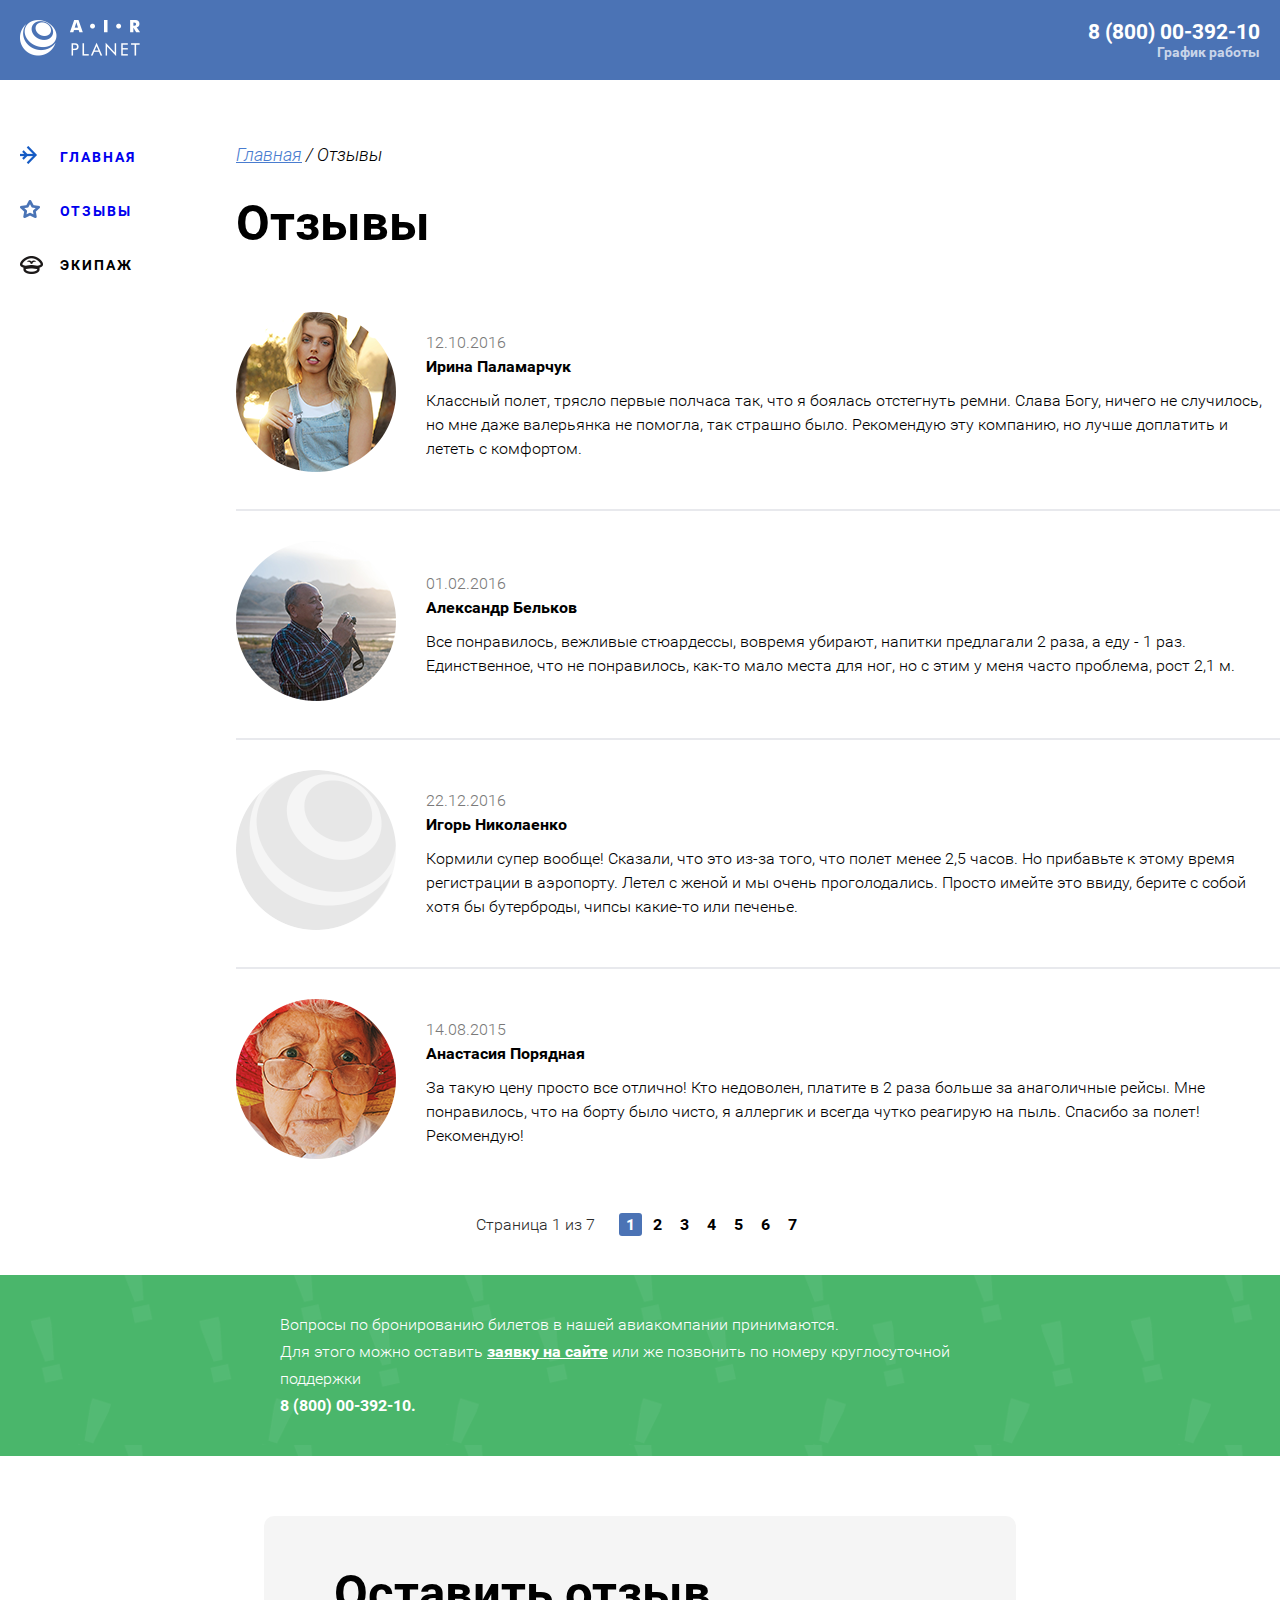
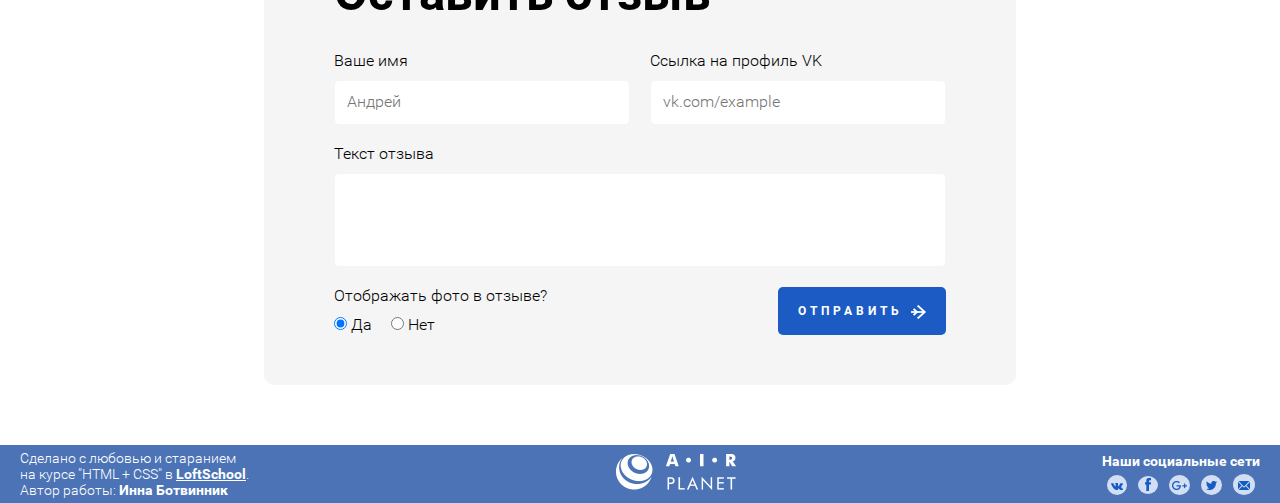
==== html/comments.html @ b4ab6654 "final version" ====
<!DOCTYPE html>
<html>
    <head>
        <meta charset="UTF-8">
        <title>AIR PLANET</title>
        <link rel="stylesheet" type="text/css" href="..//css/normalize.css">
        <link rel="stylesheet" type="text/css" href="..//css/main.css">
    </head>
    <body>
        <header class="header">
            <div class="header__left">
                <a href="..//index.html"><img src="..//img/logo_header.png" alt="" class="logo"></a>
            </div>
            <div class="header__right">
                <p class="number">8 (800) 00-392-10</p>
                <div class="link-shedule">График работы
                    <div class="shedule">
                        <p class="days">пн-вс: 09:00-20:00</p>
                        <p class="dinner">обед: 14:00-14.30</p>
                    </div>
                </div>
            </div>  
        </header>
        <div class="info">
            <div class="info__left">
                <ul class="info__list">
                    <a href="airplanet.html" class="info__link"><li class="info__item--main">Главная</li></a>
                    <a href="comments.html" class="info__link"><li class="info__item--reviews">Отзывы</li></a>
                    <a href="team.html" class="info__link"><li class="info__item--team active">Экипаж</li></a>
                </ul>
            </div>
            <div class="info__right">
                <div class="cookies">
                    <a href="airplanet.html" class="cookies__prev">Главная</a>
                     / 
                    <span class="cookies__present">Отзывы</span>
                </div>
                <h1 class="title comments">Отзывы</h1> 
                <div class="comments">
                    <div class="review">
                        <div class="review__person">
                            <img src="..//img/girl-photo.png" alt="">
                        </div>
                        <div class="review__info">
                            <p class="review__date">12.10.2016</p>
                            <p class="review__title">Ирина Паламарчук</p>
                            <p class="review__text">
                                Классный полет, трясло первые полчаса так, что я боялась
                                отстегнуть ремни. Слава Богу, ничего не случилось, но 
                                мне даже валерьянка не помогла, так страшно было. 
                                Рекомендую эту компанию, но лучше доплатить и лететь с комфортом.
                            </p>
                        </div>   
                    </div>
                    <div class="review">
                        <div class="review__person">
                            <img src="..//img/photo-alex.png" alt="">
                        </div>
                        <div class="review__info">
                            <p class="review__date">01.02.2016</p>
                            <p class="review__title">Александр Бельков</p>
                            <p class="review__text">
                                Все понравилось, вежливые стюардессы, вовремя убирают,
                                напитки предлагали 2 раза, а еду - 1 раз. Единственное,
                                что не понравилось, как-то мало места для ног, но с этим
                                у меня часто проблема, рост 2,1 м.
                            </p>
                        </div>   
                    </div>
                    <div class="review">
                        <div class="review__person">
                            <img src="..//img/air-photo.png" alt="">
                        </div>
                        <div class="review__info">
                            <p class="review__date">22.12.2016</p>
                            <p class="review__title">Игорь Николаенко</p>
                            <p class="review__text">
                                Кормили супер вообще! Сказали, что это из-за того,
                                что полет менее 2,5 часов. Но прибавьте к этому время регистрации
                                в аэропорту. Летел с женой и мы очень проголодались.
                                Просто имейте это ввиду, берите с собой хотя бы бутерброды, 
                                чипсы какие-то или печенье.
                            </p>
                        </div>   
                    </div>
                    <div class="review">
                        <div class="review__person">
                            <img src="..//img/grand-photo.png" alt="">
                        </div>
                        <div class="review__info">
                            <p class="review__date">14.08.2015</p>
                            <p class="review__title">Анастасия Порядная</p>
                            <p class="review__text">
                                За такую цену просто все отлично! Кто недоволен, платите в 2 раза больше за 
                                анаголичные рейсы. Мне понравилось, что на борту было чисто, я аллергик 
                                и всегда чутко реагирую на пыль. Спасибо за полет! Рекомендую!
                            </p>
                        </div>   
                    </div>  
                </div>
            </div>  
        </div>
        <div class="pagination">
            <span class="pagination__page">Страница 1 из 7</span>
            <span class="pagination__number active">1</span>
            <span class="pagination__number">2</span>
            <span class="pagination__number">3</span>
            <span class="pagination__number">4</span>
            <span class="pagination__number">5</span>
            <span class="pagination__number">6</span>
            <span class="pagination__number">7</span>
        </div> 
        <div class="questions">
            <p class="questions__text">
                Вопросы по бронированию билетов в нашей авиакомпании
                принимаются.<br> Для этого можно оставить <span class="questions__link">заявку на сайте</span>
                или же позвонить по номеру круглосуточной поддержки <span class="questions__number">
                <br>8 (800) 00-392-10.</span>
            </p>
        </div>
        <div class="form">
            <h1 class="title give-comment">Оставить отзыв</h1>
            <form action="">
                <div class="form__personal-info">
                    <div class="form__name">
                        <label for="name">Ваше имя</label>
                        <input name="name" type="text" placeholder="Андрей">
                    </div>
                    <div class="form__profile">
                        <label for="link">Ссылка на профиль VK</label>
                        <input name="link" type="text" placeholder="vk.com/example">
                    </div>   
                </div>
                <div class="form__comment"> 
                    <label for="text">Текст отзыва</label>
                    <input name="text" type="text">
                </div>
                <div class="form__end">
                    <div class="form__end--question">
                        <label for="">Отображать фото в отзыве?</label><br>
                        <input type="radio" value="Да" name="group" id="yes" checked>
                        <label for="yes">Да</label>
                        <input type="radio" value="Нет" name="group" id="no">
                        <label for="no">Нет</label>
                    </div>
                    <button class = "button">
                    <a href="#" class = "button__text">Отправить</a>
                    <div class = "button__img"></div>
                </div>
            </form>
        </div>
        <footer class="footer">
            <div class="footer__info">
                Сделано с любовью и старанием<br> на курсе
                "HTML + CSS" в <a href="http://loftschool.com"class="schoollink">LoftSchool</a>.
                <br>Автор работы: <span class="name">Инна Ботвинник</span>
            </div>
            <div class="footer__logo">
                <a href="..//index.html"><img src="..//img/logo_header.png" alt=""></a>
            </div>
            <div class="social">
                <p class="social__title">Наши социальные сети</p>
                <div class="social__icons">
                    <a href="http://vk.com" class="vk"><img src="..//img/vk.png" alt=""></a>
                    <a href="http://facebook.com" class="fb"><img src="..//img/fb.png" alt=""></a>
                    <a href="" class="google"><img src="..//img/google.png" alt=""></a>
                    <a href="" class="twitter"><img src="..//img/twitter.png" alt=""></a>
                    <a href="" class="mail"><img src="..//img/mail.png" alt=""></a>
                </div>
            </div>
        </footer>
    </body>
</html>
---- css/main.css ----
@font-face {
  font-family: Roboto-Bold;
  src: url(..//fonts/Roboto-Bold.woff);
  src: url(..//fonts/Roboto-Bold.woff2); }

@font-face {
  font-family: Roboto-Light;
  src: url(..//fonts/Roboto-Light.woff);
  src: url(..//fonts/Roboto-Light.woff2); }

@font-face {
  font-family: Roboto-LightItalic;
  src: url(..//fonts/Roboto-LightItalic.woff);
  src: url(..//fonts/Roboto-LightItalic.woff2); }

.wrapper {
  background: url("..//img/background-main.png") center center no-repeat;
  background-size: cover;
  width: 100%;
  min-height: 100vh;
  display: -webkit-box;
  display: -ms-flexbox;
  display: flex;
  -webkit-box-pack: center;
  -ms-flex-pack: center;
  justify-content: center;
  -webkit-box-align: center;
  -ms-flex-align: center;
  align-items: center; }

.intro__logo {
  display: -webkit-box;
  display: -ms-flexbox;
  display: flex;
  -webkit-box-pack: center;
  -ms-flex-pack: center;
  justify-content: center;
  margin-bottom: 40px; }

.intro__link {
  display: -webkit-box;
  display: -ms-flexbox;
  display: flex;
  border: 2px solid #1c5bc3;
  border-radius: 5px;
  padding: 15px 20px 13px 20px;
  -webkit-box-align: center;
  -ms-flex-align: center;
  align-items: center; }
  .intro__link:hover {
    -webkit-transition: 1s;
    -o-transition: 1s;
    transition: 1s;
    background-color: #1c5bc3;
    cursor: pointer; }
    .intro__link:hover .intro__text {
      -webkit-transition: 1s;
      -o-transition: 1s;
      transition: 1s;
      color: white;
      cursor: pointer; }
    .intro__link:hover .intro__img {
      background: url("..//img/main_icon.png");
      width: 15px;
      height: 14px;
      -webkit-transition: 1s;
      -o-transition: 1s;
      transition: 1s; }

.intro__text {
  border: none;
  color: #1c5bc3;
  font-size: 12px;
  letter-spacing: 4px;
  text-transform: uppercase;
  background: none;
  font-family: Roboto-Bold;
  text-decoration: none; }

.intro__img {
  background: url("..//img/main_icon_blue.png");
  width: 15px;
  height: 14px;
  margin-left: 8px; }

body {
  min-height: 100vh;
  display: -webkit-box;
  display: -ms-flexbox;
  display: flex;
  -webkit-box-orient: vertical;
  -webkit-box-direction: normal;
  -ms-flex-direction: column;
  flex-direction: column;
  -webkit-box-pack: justify;
  -ms-flex-pack: justify;
  justify-content: space-between; }

.header {
  background-color: #4b73b5;
  padding: 20px;
  display: -webkit-box;
  display: -ms-flexbox;
  display: flex;
  -webkit-box-pack: justify;
  -ms-flex-pack: justify;
  justify-content: space-between;
  -webkit-box-align: center;
  -ms-flex-align: center;
  align-items: center; }

.header__right {
  text-align: right;
  color: white; }

.number {
  margin: 0;
  font-family: Roboto-Bold;
  font-size: 21px; }

.link-shedule {
  position: relative;
  font-family: Roboto-Bold;
  font-size: 14px;
  margin: 0;
  color: #c9d5e9; }
  .link-shedule:hover {
    text-decoration: underline;
    cursor: pointer;
    color: white;
    -webkit-transition: 1s;
    -o-transition: 1s;
    transition: 1s; }

.shedule {
  position: absolute;
  right: 0;
  top: 5.5vh;
  font-family: Roboto-Light;
  padding: 15px;
  background-color: white;
  border-radius: 5px;
  -webkit-box-shadow: 0 0 10px rgba(0, 0, 0, 0.5);
  box-shadow: 0 0 10px rgba(0, 0, 0, 0.5);
  text-align: left;
  display: none; }
  .shedule:before {
    content: '';
    position: absolute;
    border: 10px solid transparent;
    border-bottom: 10px solid white;
    top: -20px;
    right: 0px;
    margin-right: 15px; }

.link-shedule:hover .shedule {
  display: block;
  color: black; }

.days {
  font-family: Roboto-Bold;
  color: #4b73b5;
  margin: 0; }

.dinner {
  margin: 0;
  margin-top: 5px; }

.info {
  display: -webkit-box;
  display: -ms-flexbox;
  display: flex;
  -webkit-box-pack: justify;
  -ms-flex-pack: justify;
  justify-content: space-between; }

.info__left {
  padding: 50px 0 0 20px; }

.info__right {
  padding-top: 15px; }

.info__list {
  margin: 0;
  padding: 0;
  font-family: Roboto-Bold;
  font-size: 14px;
  text-transform: uppercase;
  letter-spacing: 2px;
  color: #4b73b5;
  line-height: 54px; }

.info__link {
  text-decoration: none; }

.info__item--main {
  list-style: none;
  background: url("..//img/main_icon_.png") no-repeat 0 16px;
  padding-left: 40px; }
  .info__item--main.active, .info__item--main:hover {
    color: black;
    background: url("..//img/main_icon_black.png") no-repeat 0 16px;
    cursor: pointer;
    -webkit-transition: 1s;
    -o-transition: 1s;
    transition: 1s; }

.info__item--reviews {
  list-style: none;
  background: url("..//img/feed_icon.png") no-repeat 0 16px;
  padding-left: 40px; }
  .info__item--reviews.active, .info__item--reviews:hover {
    color: black;
    background: url("..//img/feed_icon_black.png") no-repeat 0 16px;
    cursor: pointer;
    -webkit-transition: 1s;
    -o-transition: 1s;
    transition: 1s; }

.info__item--team {
  list-style: none;
  background: url("..//img/team_icon.png") no-repeat 0 18px;
  padding-left: 40px; }
  .info__item--team.active, .info__item--team:hover {
    color: black;
    background: url("..//img/team_icon_black.png") no-repeat 0 18px;
    cursor: pointer;
    -webkit-transition: 1s;
    -o-transition: 1s;
    transition: 1s; }

.tariffes {
  display: -webkit-box;
  display: -ms-flexbox;
  display: flex;
  width: 60vw;
  -ms-flex-pack: distribute;
  justify-content: space-around; }

.title {
  font-family: Roboto-Bold;
  font-size: 49px;
  margin: 0 0 30px 0; }
  .title.team {
    padding: 0;
    margin-left: 100px;
    margin-top: 30px; }
  .title.news {
    margin-top: 70px; }
  .title.comments {
    margin-top: 30px;
    margin-left: 100px; }

.standart, .premium, .lucksherry {
  display: -webkit-box;
  display: -ms-flexbox;
  display: flex;
  -webkit-box-orient: vertical;
  -webkit-box-direction: normal;
  -ms-flex-direction: column;
  flex-direction: column;
  -webkit-box-align: center;
  -ms-flex-align: center;
  align-items: center;
  padding: 20px; }

.premium {
  border: 2px solid #e8e9ed;
  border-radius: 7px; }

.standart__title, .premium__title, .lucksherry__title {
  font-family: Roboto-Bold;
  font-size: 11px;
  text-transform: uppercase;
  letter-spacing: 2px; }

.standart__info, .premium__info, .lucksherry__info {
  text-align: center;
  font-family: Roboto-Light;
  font-size: 18px;
  line-height: 1.6; }

.standart__list, .premium__list, .lucksherry__list {
  font-family: Roboto-Light;
  font-size: 18px;
  line-height: 1.6; }

.standart__price, .premium__price, .lucksherry__price {
  font-family: Roboto-Light;
  font-size: 54px; }

.standart__img, .premium__img, .lucksherry__img {
  background-color: #4b73b5;
  padding: 15px;
  border-radius: 50%; }

.nightflight, .georgia, .children {
  font-family: Roboto-Light;
  display: -webkit-box;
  display: -ms-flexbox;
  display: flex;
  border-bottom: 2px solid #e8e9ed;
  padding: 30px 0;
  -webkit-box-align: center;
  -ms-flex-align: center;
  align-items: center;
  line-height: 1.5;
  width: 60vw; }
  .nightflight:last-child, .georgia:last-child, .children:last-child {
    border-bottom: none; }

.nightflight__info, .georgia__info, .children__info {
  margin-left: 30px; }

.nightflight__date, .georgia__date, .children__date {
  color: #7a7979;
  margin: 0; }

.nightflight__title, .georgia__title, .children__title {
  font-family: Roboto-Bold;
  margin: 0; }

.nightflight__text, .georgia__text, .children__text {
  margin: 0;
  margin-top: 10px; }

.pagination {
  text-align: center;
  padding: 20px 0 40px 0; }

.pagination__page {
  font-family: Roboto-Light;
  color: #2B2B2B;
  margin-right: 20px; }

.pagination__number {
  font-family: Roboto-Bold;
  padding: 2px 7px; }
  .pagination__number.active, .pagination__number:hover {
    background-color: #4b73b5;
    color: white;
    border-radius: 3px;
    cursor: pointer;
    -webkit-transition: 0.5s;
    -o-transition: 0.5s;
    transition: 0.5s; }

.footer {
  display: -webkit-box;
  display: -ms-flexbox;
  display: flex;
  background-color: #4b73b5;
  -webkit-box-pack: justify;
  -ms-flex-pack: justify;
  justify-content: space-between;
  -webkit-box-align: center;
  -ms-flex-align: center;
  align-items: center;
  font-family: Roboto-Light;
  padding: 5px 0;
  color: white; }

.footer__info, .footer__logo, .social {
  font-size: 14px; }

.footer__info {
  margin-left: 20px; }

.schoollink, .name, .social__title {
  color: white;
  font-family: Roboto-Bold;
  margin: 0; }

.social {
  margin-right: 20px; }

.social__icons {
  display: -webkit-box;
  display: -ms-flexbox;
  display: flex;
  -webkit-box-align: center;
  -ms-flex-align: center;
  align-items: center;
  -ms-flex-pack: distribute;
  justify-content: space-around;
  margin-top: 5px; }

.vk {
  background-color: #d2def3;
  padding: 2px 4px 2px 4px;
  border-radius: 50%; }
  .vk:hover {
    background-color: white;
    cursor: pointer; }

.fb {
  background-color: #d2def3;
  padding: 2px 7px 0 7px;
  border-radius: 50%; }
  .fb:hover {
    background-color: white;
    cursor: pointer; }

.google {
  background-color: #d2def3;
  padding: 2px 3px;
  border-radius: 50%; }
  .google:hover {
    background-color: white;
    cursor: pointer; }

.twitter {
  background-color: #d2def3;
  padding: 2px 5px;
  border-radius: 50%; }
  .twitter:hover {
    background-color: white;
    cursor: pointer; }

.mail {
  background-color: #d2def3;
  padding: 2.5px 5px;
  border-radius: 50%; }
  .mail:hover {
    background-color: white;
    cursor: pointer; }

.cookies {
  font-family: Roboto-LightItalic;
  font-size: 18px;
  margin-left: 100px;
  margin-top: 50px; }

.cookies__prev {
  color: #497ccf; }

.team__firstline {
  display: -webkit-box;
  display: -ms-flexbox;
  display: flex;
  -webkit-box-pack: center;
  -ms-flex-pack: center;
  justify-content: center; }

.team__secondline {
  display: -webkit-box;
  display: -ms-flexbox;
  display: flex;
  -webkit-box-pack: center;
  -ms-flex-pack: center;
  justify-content: center; }

.person {
  width: 28%;
  padding-bottom: 20px;
  display: -webkit-box;
  display: -ms-flexbox;
  display: flex;
  -webkit-box-orient: vertical;
  -webkit-box-direction: normal;
  -ms-flex-direction: column;
  flex-direction: column;
  -webkit-box-align: center;
  -ms-flex-align: center;
  align-items: center; }
  .person__name {
    font-family: Roboto-Bold;
    font-size: 18px;
    margin-bottom: 10px; }
  .person__function {
    font-family: Roboto-Bold;
    color: #4b73b5;
    margin: 0; }
  .person__desc {
    font-family: Roboto-Light;
    text-align: center;
    font-size: 13px;
    line-height: 1.5; }

.partners__firstline {
  display: -webkit-box;
  display: -ms-flexbox;
  display: flex;
  -ms-flex-pack: distribute;
  justify-content: space-around;
  -webkit-box-align: center;
  -ms-flex-align: center;
  align-items: center; }
  .partners__firstline--bmp {
    background: url("..//img/bmp_gray.png") no-repeat;
    width: 160px;
    height: 30px; }
    .partners__firstline--bmp:hover {
      cursor: pointer;
      background: url("..//img/bmp_colour.png") no-repeat;
      -webkit-transition: 0.3s;
      -o-transition: 0.3s;
      transition: 0.3s; }
  .partners__firstline--tetra {
    background: url("..//img/tetra_gray.png") no-repeat;
    width: 161px;
    height: 64px; }
    .partners__firstline--tetra:hover {
      cursor: pointer;
      background: url("..//img/tetra_colour.png") no-repeat;
      -webkit-transition: 0.3s;
      -o-transition: 0.3s;
      transition: 0.3s; }
  .partners__firstline--syberia {
    background: url("..//img/siberia_gray.png") no-repeat;
    width: 133px;
    height: 64px; }
    .partners__firstline--syberia:hover {
      cursor: pointer;
      background: url("..//img/siberia_colour.png") no-repeat;
      -webkit-transition: 0.3s;
      -o-transition: 0.3s;
      transition: 0.3s; }

.partners__secondline {
  display: -webkit-box;
  display: -ms-flexbox;
  display: flex;
  -ms-flex-pack: distribute;
  justify-content: space-around;
  -webkit-box-align: center;
  -ms-flex-align: center;
  align-items: center;
  padding: 70px 0 100px 0; }
  .partners__secondline--oneair {
    background: url("..//img/oneair_gray.png") no-repeat;
    width: 141px;
    height: 63px; }
    .partners__secondline--oneair:hover {
      cursor: pointer;
      background: url("..//img/oneair_colour.png") no-repeat;
      -webkit-transition: 0.3s;
      -o-transition: 0.3s;
      transition: 0.3s; }
  .partners__secondline--bingair {
    background: url("..//img/bingair_gray.png") no-repeat;
    width: 46px;
    height: 64px; }
    .partners__secondline--bingair:hover {
      cursor: pointer;
      background: url("..//img/bingair_colour.png") no-repeat;
      -webkit-transition: 0.3s;
      -o-transition: 0.3s;
      transition: 0.3s; }
  .partners__secondline--ural {
    background: url("..//img/ural_gray.png") no-repeat;
    width: 82px;
    height: 64px; }
    .partners__secondline--ural:hover {
      cursor: pointer;
      background: url("..//img/ural_colour.png") no-repeat;
      -webkit-transition: 0.3s;
      -o-transition: 0.3s;
      transition: 0.3s; }

.review {
  font-family: Roboto-Light;
  display: -webkit-box;
  display: -ms-flexbox;
  display: flex;
  border-bottom: 2px solid #e8e9ed;
  padding: 30px 0;
  -webkit-box-align: center;
  -ms-flex-align: center;
  align-items: center;
  line-height: 1.5;
  margin-left: 100px; }
  .review:last-child {
    border-bottom: none; }
  .review__info {
    margin-left: 30px; }
  .review__date {
    color: #7a7979;
    margin: 0; }
  .review__title {
    font-family: Roboto-Bold;
    margin: 0; }
  .review__text {
    margin: 0;
    margin-top: 10px; }

.questions {
  background: url("..//img/pattern.png");
  color: white;
  font-family: Roboto-Light;
  padding: 20px 280px;
  line-height: 1.7;
  font-size: 16px; }
  .questions__link {
    font-family: Roboto-Bold;
    text-decoration: underline; }
  .questions__number {
    font-family: Roboto-Bold; }

.form {
  display: -webkit-box;
  display: -ms-flexbox;
  display: flex;
  -webkit-box-orient: vertical;
  -webkit-box-direction: normal;
  -ms-flex-direction: column;
  flex-direction: column;
  margin: 60px auto;
  padding: 50px 70px;
  font-family: Roboto-Light;
  background-color: #f5f5f5;
  border-radius: 10px; }
  .form__personal-info {
    display: -webkit-box;
    display: -ms-flexbox;
    display: flex; }
  .form__name, .form__profile, .form__comment {
    display: -webkit-box;
    display: -ms-flexbox;
    display: flex;
    -webkit-box-orient: vertical;
    -webkit-box-direction: normal;
    -ms-flex-direction: column;
    flex-direction: column; }
  .form__end {
    display: -webkit-box;
    display: -ms-flexbox;
    display: flex;
    -webkit-box-pack: justify;
    -ms-flex-pack: justify;
    justify-content: space-between; }

input[name="name"], input[name="link"] {
  font-family: Roboto-Light;
  width: 270px;
  border-radius: 5px;
  border: 1px solid #f5f5f5;
  padding: 12px;
  margin-top: 10px; }

input[name="name"] {
  margin-right: 20px;
  margin-bottom: 20px; }

input[name="text"] {
  border-radius: 5px;
  border: 1px solid #f5f5f5;
  height: 90px;
  margin-top: 10px;
  margin-bottom: 20px; }

.button {
  display: -webkit-box;
  display: -ms-flexbox;
  display: flex;
  border-radius: 5px;
  border: none;
  padding: 15px 20px 13px 20px;
  -webkit-box-align: center;
  -ms-flex-align: center;
  align-items: center;
  background-color: #1c5bc3; }
  .button:hover {
    cursor: pointer; }

.button__text {
  border: none;
  font-size: 12px;
  letter-spacing: 4px;
  text-transform: uppercase;
  background: none;
  font-family: Roboto-Bold;
  text-decoration: none;
  color: white; }

.button__img {
  background: url("..//img/main_icon.png");
  width: 15px;
  height: 14px;
  margin-left: 8px; }

input[type="radio"] {
  margin-top: 12px; }

label[for="yes"] {
  margin-right: 15px; }
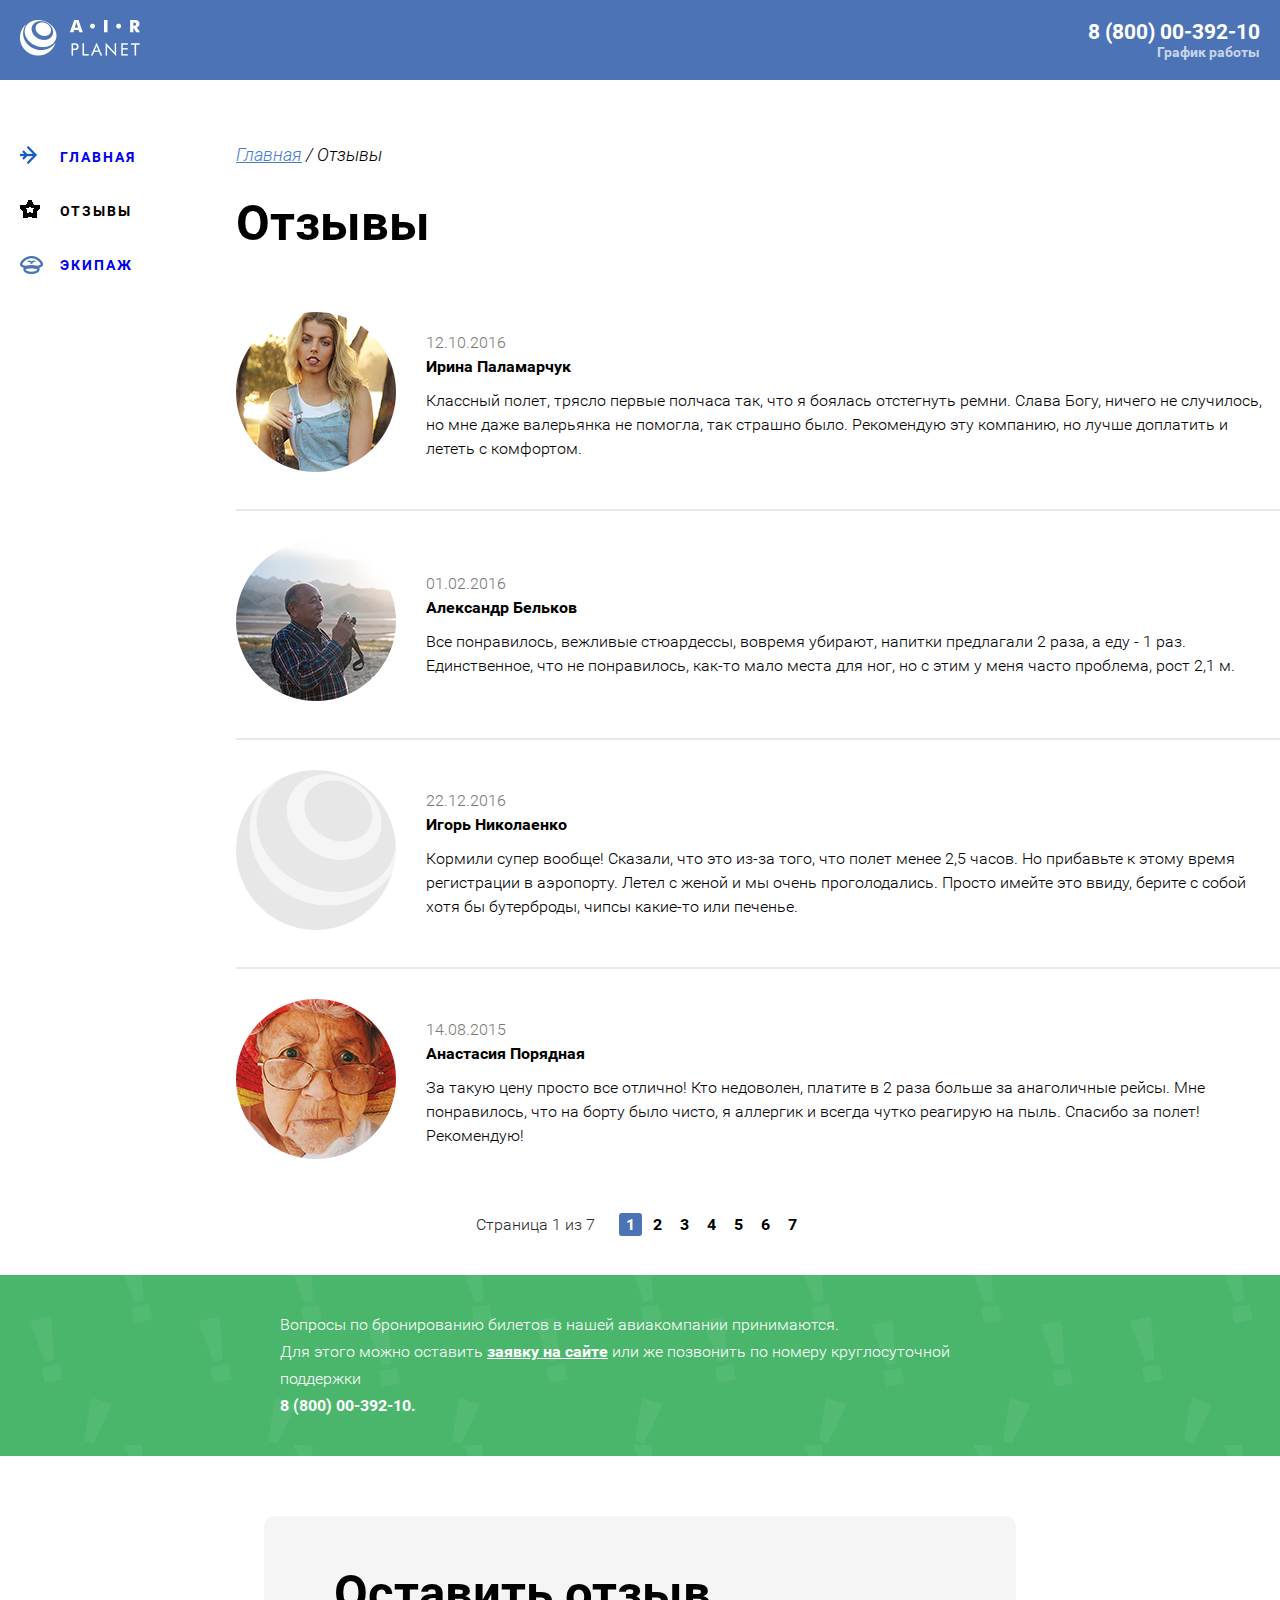
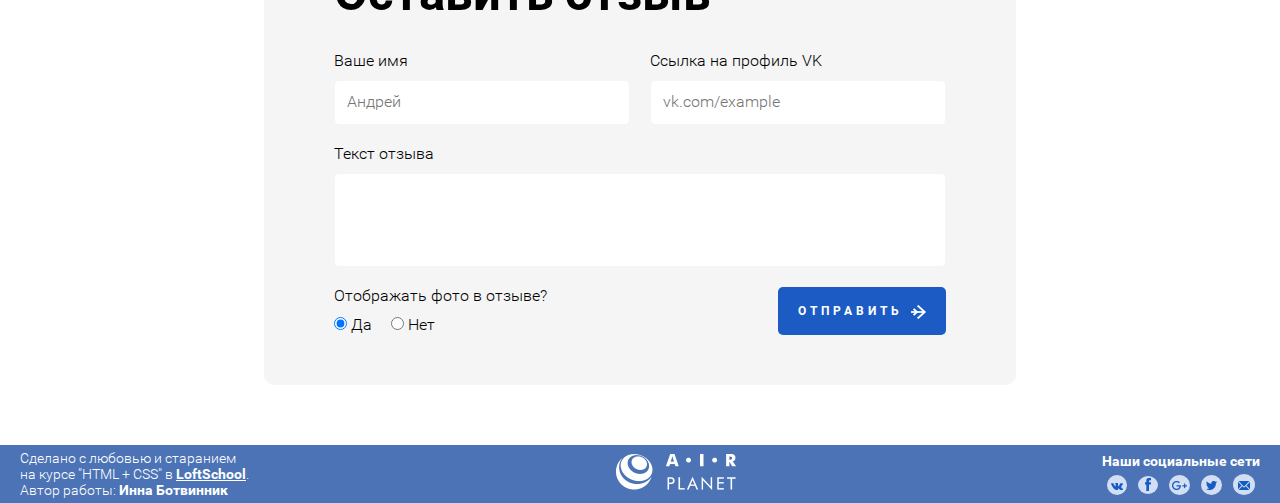
==== commit a2b3905d: "changes at comments page (active class)" ====
--- a/html/comments.html
+++ b/html/comments.html
@@ -25,8 +25,8 @@
             <div class="info__left">
                 <ul class="info__list">
                     <a href="airplanet.html" class="info__link"><li class="info__item--main">Главная</li></a>
-                    <a href="comments.html" class="info__link"><li class="info__item--reviews">Отзывы</li></a>
-                    <a href="team.html" class="info__link"><li class="info__item--team active">Экипаж</li></a>
+                    <a href="comments.html" class="info__link"><li class="info__item--reviews  active">Отзывы</li></a>
+                    <a href="team.html" class="info__link"><li class="info__item--team">Экипаж</li></a>
                 </ul>
             </div>
             <div class="info__right">
